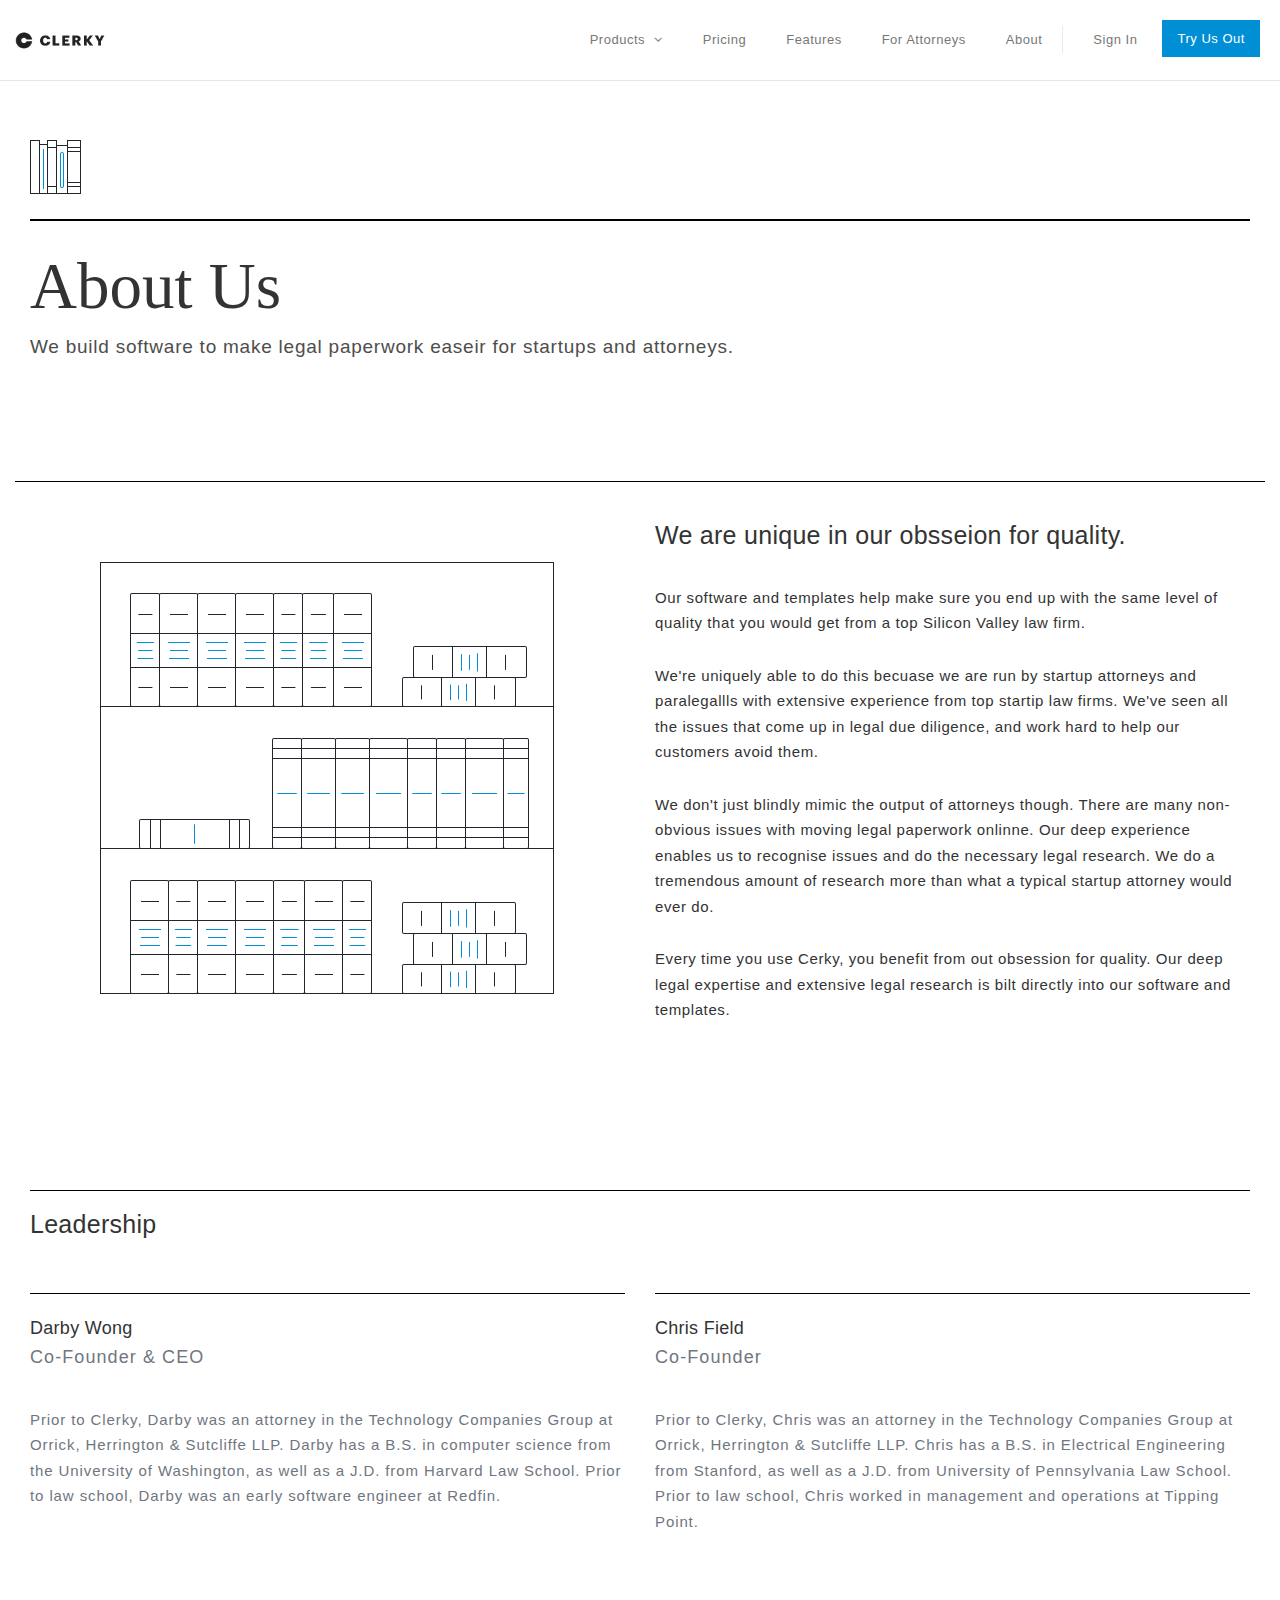
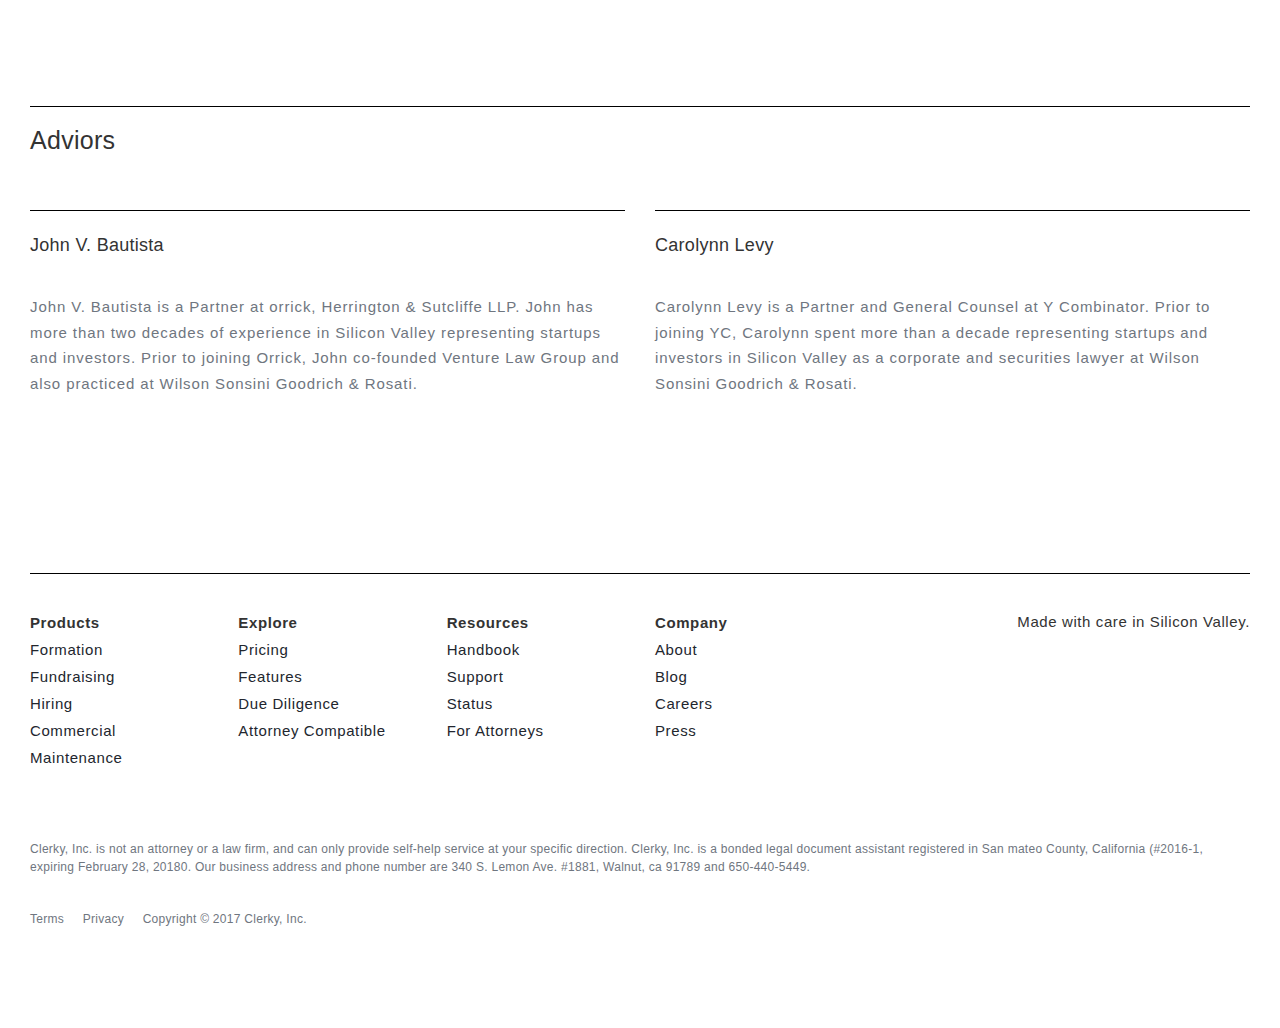
==== about.html @ f96ba187 "clerky" ====
<!DOCTYPE html>
<html lang="en">
<head>
    <meta charset="utf-8">
    <meta http-equiv="X-UA-Compatible" content="IE=edge">
    <meta name="viewport" content="width=device-width, initial-scale=1">
    <title>About Us | Clerky.com</title>

    <!-- Bootstrap -->
    <link href="css/bootstrap.min.css" rel="stylesheet">
    <link rel="stylesheet" type="text/css" href="css/font-awesome.min.css">
    <link href="https://www.fontify.me/wf/8dbfb7e6ed588aceeaa83a7a92d2fa5c" rel="stylesheet" type="text/css">
    <link rel="stylesheet" type="text/css" href="css/custom.css" >
</head>
<body>
    <header>
        <nav class="navbar navbar-default navbar-fixed-top">
            <div class="container-fluid navPadding">
                <!-- Brand and toggle get grouped for better mobile display -->
                <div class="navbar-header">
                    <button type="button" class="navbar-toggle collapsed" data-toggle="collapse" data-target="#bs-example-navbar-collapse-1" aria-expanded="false">
                        <span class="sr-only">Toggle navigation</span>
                        <span class="icon-bar"></span>
                        <span class="icon-bar"></span>
                        <span class="icon-bar"></span>
                    </button>
                    <a class="navbar-brand" href="index.html"><img src="images/brand.png"></a>
                </div>
                <div class="collapse navbar-collapse" id="bs-example-navbar-collapse-1">
                    <ul class="nav navbar-nav navbar-right noMargin">
                        <li class="dropdown dropdown-large">
                            <a href="#" class="dropdown-toggle" data-toggle="dropdown" role="button" aria-haspopup="true" aria-expanded="false">Products <span class="fa fa-angle-down dropSpan"></span></a>
                            <ul class="row dropdown-menu dropdown-menu-large">
                                <li class="col-md-2"><a href="formation.html"><img src="images/formation-drop.svg">
                                    <hr>Formation</a></li>
                                <li class="col-md-2"><a href="fundraising.html"><img src="images/fundraising-drop.svg">
                                    <hr>Fundraising</a></li>
                                <li class="col-md-2"><a href="hiring.html"><img src="images/hiring-drop.svg">
                                    <hr>Hiring</a></li>
                                <li class="col-md-2"><a href="commercial.html"><img src="images/commercial-drop.svg">
                                    <hr>Commercial</a></li>
                                <li class="col-md-2"><a href="maintenance.html"><img src="images/maintenance-drop.svg">
                                    <hr>Maintenance</a></li>
                            </ul>
                        </li>
                        <li><a href="pricing.html">Pricing</a></li>
                        <li><a href="features.html">Features</a></li>
                        <li><a href="attorney.html">For Attorneys</a></li>
                        <li><a href="about.html">About</a></li>
                        <li class="navDivider hidden-xs"></li>
                        <li><a href="signin.html">Sign In</a></li>
                        <li class="tryUs"><a href="tryusout.html">Try Us Out</a></li>
                    </ul>
                </div>
            </div>
        </nav>
    </header>
        <div class="content">
            <div class="container">
                <div class="aboutus">
                    <img src="images/about-books.svg">
                    <div class="homeHead about">
                        <h1>About Us</h1>
                        <h4>We build software to make legal paperwork easeir for startups and attorneys.</h4>
                    </div>
                    <div class="obsession">
                        <div class="row">
                            <hr class="line">
                            <div class="col-md-6 shelf">
                                <img src="images/bookshelf.svg">
                            </div>
                            <div class="col-md-6">
                                <h3 class="morebuttMargin">We are unique in our obsseion for quality.</h3>
                                <p class="homeParagraph"> Our software and templates help make sure you end up with the same level of quality that you would get from a top Silicon Valley law firm.</p>
                                <p class="homeParagraph">We're uniquely able to do this becuase we are run by startup attorneys and paralegallls with extensive experience from top startip law firms. We've seen all the issues that come up in legal due diligence, and work hard to help our customers avoid them.</p>
                                <p class="homeParagraph">We don't just blindly mimic the output of attorneys though. There are many non-obvious issues with moving legal paperwork onlinne. Our deep experience enables us to recognise issues and do the necessary legal research. We do a tremendous amount of research more than what a typical startup attorney would ever do.</p>
                                <p class="homeParagraph">Every time you use Cerky, you benefit from out obsession for quality. Our deep legal expertise and extensive legal research is bilt directly into our software and templates.</p>
                            </div>
                        </div>
                    </div>
                    <div class="leadership">
                        <hr class="line">
                        <h3 class="morebuttMargin">Leadership</h3>
                        <div class="row">
                            <div class="col-md-6">
                                <hr class="line">
                                <h4 class="morebuttMargin">Darby Wong <br><span class="mutedText">Co-Founder &amp; CEO </span></h4>
                                <p class="homeParagraph mutedText">Prior to Clerky, Darby was an attorney in the Technology Companies Group at Orrick, Herrington &amp; Sutcliffe LLP. Darby has a B.S. in computer science from the University of Washington, as well as a J.D. from Harvard Law School. Prior to law school, Darby was an early software engineer at Redfin.</p>
                            </div>
                            <div class="col-md-6">
                                <hr class="line">
                                <h4 class="morebuttMargin">Chris Field <br><span class="mutedText">Co-Founder </span></h4>
                                <p class="homeParagraph mutedText">Prior to Clerky, Chris was an attorney in the Technology Companies Group at Orrick, Herrington &amp; Sutcliffe LLP. Chris has a B.S. in Electrical Engineering from Stanford, as well as a J.D. from University of Pennsylvania Law School. Prior to law school, Chris worked in management and operations at Tipping Point.</p>
                            </div>
                        </div>
                    </div>
                    <div class="leadership">
                        <hr class="line">
                        <h3 class="morebuttMargin">Adviors</h3>
                        <div class="row">
                            <div class="col-md-6">
                                <hr class="line">
                                <h4 class="morebuttMargin">John V. Bautista</h4>
                                <p class="homeParagraph mutedText">John V. Bautista is a Partner at orrick, Herrington &amp; Sutcliffe LLP. John has more than two decades of experience in Silicon Valley representing startups and investors. Prior to joining Orrick, John co-founded Venture Law Group and also practiced at Wilson Sonsini Goodrich &amp; Rosati.</p>
                            </div>
                            <div class="col-md-6">
                                <hr class="line">
                                <h4 class="morebuttMargin">Carolynn Levy</h4>
                                <p class="homeParagraph mutedText">Carolynn Levy is a Partner and General Counsel at Y Combinator. Prior to joining YC, Carolynn spent more than a decade representing startups and investors in Silicon Valley as a corporate and securities lawyer at Wilson Sonsini Goodrich &amp; Rosati.</p>
                            </div>
                        </div>
                    </div>
                </div>
                <div class="homeApps">
                    <hr class="line morebuttMargin">
                    <div class="row">
                        <div class="col-md-2">
                            <ul>
                                <li><b>Products</b></li>
                                <li><a href="#"> Formation</a></li>
                                <li><a href="#"> Fundraising</a></li>
                                <li><a href="#"> Hiring</a></li>
                                <li><a href="#"> Commercial</a></li>
                                <li><a href="#"> Maintenance</a></li>
                            </ul>
                        </div>
                        <div class="col-md-2">
                            <ul>
                                <li><b>Explore</b></li>
                                <li><a href="#"> Pricing</a></li>
                                <li><a href="#"> Features</a></li>
                                <li><a href="#"> Due Diligence</a></li>
                                <li><a href="#"> Attorney Compatible</a></li>
                            </ul>
                        </div>
                        <div class="col-md-2">
                            <ul>
                                <li><b>Resources</b></li>
                                <li><a href="#"> Handbook</a></li>
                                <li><a href="#"> Support</a></li>
                                <li><a href="#"> Status</a></li>
                                <li><a href="#"> For Attorneys</a></li>
                            </ul>
                        </div>
                        <div class="col-md-2">
                            <ul>
                                <li><b>Company</b></li>
                                <li><a href="#"> About</a></li>
                                <li><a href="#"> Blog</a></li>
                                <li><a href="#"> Careers</a></li>
                                <li><a href="#"> Press</a></li>
                            </ul>
                        </div>
                        <div class="col-md-4 hidden-xs hidden-sm">
                            <p class="homeParagraph pull-right">Made with care in Silicon Valley.</p>
                        </div>
                    </div>
                </div>
                <div class="footer">
                    <p class="morebuttMargin">Clerky, Inc. is not an attorney or a law firm, and can only provide self-help service at your specific direction. Clerky, Inc. is a bonded legal document assistant registered in San mateo County, California (#2016-1, expiring February 28, 20180. Our business address and phone number are 340 S. Lemon Ave. #1881, Walnut, ca 91789 and 650-440-5449.</p>
                    <ul>
                        <li><a href="#">Terms</a></li>
                        <li><a href="#">Privacy</a></li>
                        <li>Copyright &copy; 2017 Clerky, Inc.</li>
                    </ul>
                </div>
            </div>
        </div>














    <script src="js/jquery.min.js"></script>
    <script src="js/jquery.easing.min.js"></script>
    <script src="js/bootstrap.min.js"></script>
    </div>
</body>
</html>
---- css/custom.css ----
body {
    font-family: Helvetica, Geneva, sans-serif;
    padding-top: 140px;
    letter-spacing: 0.02em;
}
.navbar-default {
    background-color: #fff;
}
.navbar-brand {
    width: 120px;
    padding: 31px 15px;
}
.navbar-brand img {
    width: 100%;
}
.navPadding .dropdown:hover .dropdown-menu {
  display: block !important;
}
.navPadding .dropdown-menu:hover{
  display: block;
}
.nav>li {
    padding: 0px 5px;
}
.navPadding li>a {
    color: #6f7680;
    font-size: 13px;
    letter-spacing: 0.04em;
    padding-top: 30px;
    padding-bottom: 30px;
}
.productnav:hover {
    color: #008fd5 !important;
}
.navDivider {
    border-left: 1px solid #e9eaeb;
    height: 27px;
    margin: 26px 0px;
}
.dropSpan {
    margin-left: 5px;
}
.dropdown-large {
    position: static !important;
}
.dropdown-menu-large {
    width: 100%;
}
.dropdown-menu >li>a {
    padding: 40px 15px;
    padding-left: 40px;
    margin-bottom: 10px;
}
.dropdown-menu >li>a:hover {
    background-color: transparent;
    color: #008fd5;
    text-decoration: none;
}
.tryUs {
    margin-top: 20px;
    margin-bottom: 20px;
}
.tryUs a {
    padding: 6.75px 15px !important;
    font-size: 13px;
    line-height: 1.8 !important;
    border-radius: 0;
    background-color: #008fd5;
    color: #fff !important;
}
.tryUs a:hover {
    background-color: #006da2 !important;
    color: #fff;
}
.noMargin {
    margin: 0px;
}
@media (min-width: 1200px){
    .container {
        width: 1250px;
    }
}
.newDelaware .badge {
    color: #008fd5;
    border: 1px solid #008fd5;
    background-color: transparent;
    border-radius: 0;
    padding: 4px 9px;
    font-weight: 500;
}
.newDelaware {
    font-size: 13px;
    letter-spacing: 0.08em;
}
.newDelaware a {
    color: #6f7680;
}
.newDelaware a:hover {
    color: #008fd5;
    text-decoration: none;
}
.homeBanner {
    background-image: url(../images/home-banner.png);
    background-repeat: no-repeat;
    background-position: center;
    min-height: 215px;
    margin-top: 70px;
    border-bottom: 2px solid #000;
}
.imageLink {
    min-height: 215px;
}
.homeHead h1 {
    font-family: font57892, Georgia, Times, serif;
    font-size: 65px;
    letter-spacing: 0;
}
.homeHead h4 {
    letter-spacing: 0.04em;
    line-height: 1.5;
    color: #4e4d4d;
    font-size: 19px;
}
.tryusButton {
    padding: 14px 35px;
    border-radius: 0px;
    background-color: #008fd5;
    border: none;
    letter-spacing: 0.05em;
    margin: 15px 0;
}
.startUp {
    padding-top: 165px;
    margin-bottom: 20px;
}
.line-hr {
    border-color: #000;
    margin-left: 16px;
    margin-right: 16px;
}
@media (min-width: 992px) { 
    .startUp img {
        margin-top: -130px;
    }
}
.startUp img {
    
    box-shadow: 0 5px 10px #c6c9cc
}
.homeH2 {
    letter-spacing: 0.04em;
    margin-top: 10px;
    margin-bottom: 27px;
    line-height: 1.5;  
}
.startupSteps {
    margin-top: 60px;
    margin-bottom: 100px;
}
.startupSteps h3 {
    font-size: 25px;
    margin-top: 27px;
    margin-bottom: 20px;
    line-height: 1.5;
    letter-spacing: 0.04em;
}
.homeParagraph {
    margin-bottom: 27px;
    font-size: 15px;
    letter-spacing: 0.04em;
    line-height: 1.7;
}
.homeParagraph > a {
    color: inherit;
    text-decoration: underline;
}
.homeParagraph > a:hover {
    color: #006ea3;
}
.learnMore {
    color: #008fd5;
    font-size: 15px;
    letter-spacing: 0.04em;
}
.quote {
    border: 1px solid transparent;
    box-shadow: -1px 2px 10px #c6c9cc;
    margin-bottom: 27px;
    padding: 40px 73px;
}
.testimony {
    margin-bottom: 85px;
}
.testimony h1 {
    font-size: 30px;
    font-family: font57892, Georgia, Times, serif;
    letter-spacing: 0;
    line-height: 1.3;
    margin-bottom: 27px;
    color: #22262e;
}
.quote img {
    height: 54px;
    margin-right: 15px;
}
.quote p {
    color: #6f7680;
    margin-bottom: 20px;
    letter-spacing: 0.04em;
    font-size: 15px;
}
.due_dilligenceMargin {
    margin-left: 15px;
}
.notopMargin {
    margin-top: 0px !important;
}
.notopPadding {
    padding-top: 0px !important;
}
.morebuttMargin {
    margin-bottom: 35px;
}
.homeEfficiency {
    margin-bottom: 85px;
    margin-top: 120px;
}
.efficiency img {
    height: 54px;
}
.line {
    border-color: #000;
}
.gift {
    border: 1px solid #000;
    padding: 54px 60px;
    margin-top: 160px;
    margin-bottom: 180px;
}
.gift ul {
    list-style: none;
    padding-left: 1px;
    margin-top: -27px;
    font-size: 12px;
    color: #6f7680;
    letter-spacing: 0.04em;
}
.customer img {
    height: 40.5px;
}
.customer {
    margin-top: 70px
}
.showLarge {
    margin-bottom: 180px;
}
.showSmall {
    margin-bottom: 180px;
}
.contactForm {
    margin: 15px 0;
    height: 50px;
    border-radius: 0;
}
.contactUs .checkbox {
    letter-spacing: 0.06em;
    font-size: 15px;
}
.homeApps {
    margin-top: 150px;
}
.homeApps ul {
    list-style: none;
    line-height: 1.8;
    letter-spacing: 0.04em;
    font-size: 15px;
    padding: 0;
    margin-bottom: 20px;
}
.homeApps ul>li>a {
    color: #22262e;
    text-decoration: none;
}
.homeApps ul>li>a:hover {
    color: #008fd5;
    text-decoration: none;
}
.footer {
    font-size: 12px;
    color: #6f7680;
    margin-top: 50px;
    margin-bottom: 100px;
}
.footer ul {
    padding: 0px;
}
.footer ul>li {
    display: inline-block;
    padding-right: 15px;
}
.footer ul>li>a {
    color: #6f7680;
    text-decoration: none;
}
.footer ul>li>a:hover {
    color: #008fd5;
    text-decoration: none;
}
/*due diligence*/
.centerimagePadding {
    padding-left: 80px;
}
.attorneytopPadding {
    padding-top: 60px;
}
.blablogo {
    height: 54px;
    margin-right: 15px;
}
.pbcHeader {
    border-top: 2px solid #000;
    padding-top: 10px;
    padding-bottom: 90px;
}
.pbcSlide img {
    width: 100%;
    margin-top: 25px;
}
.quotefont {
    font-size: 30px !important;
}
.public_benefit .carousel-control.left {
    background-image: none;
}
.public_benefit .carousel-control.right {
    background-image: none;
}
.leftControl {
    font-size: 40px;
    color: #000;
    position: absolute;
    right: 200px;
    top: 365px;
}
.rightControl {
    font-size: 40px;
    color: #000;
    position: absolute;
    left: 200px;
    top: 365px;
}
/*features*/
.featureSection img {
    outline: #e9eaeb solid 1px;
    width: 100%;
}
.featureSection {
    padding-top: 30px;
    padding-bottom: 50px;
}
.lessbuttMargin {
    margin-bottom: 27px;
}
/*pricing*/
.intune {
    color: #008fd5 !important;
}
.price {
    border-top: 2px solid #000;
    margin-top: 90px;
    padding-top: 10px;
    padding-bottom: 90px;
}
.priceDiv .headerH2 {
    letter-spacing: 0.04em;
    margin-top: 10px;
    margin-bottom: 27px;
    line-height: 1.5;
    font-size: 30px;
}
.pricedivMargin {
    margin-bottom: 20px;
}
.moretopMargin {
    margin-top: 20px;
}
.unstyledList li {
    margin-bottom: 13px;
    font-size: 15px;
    letter-spacing: 0.05em;
    line-height: 1.7;
}
.unstyledList li> a {
    color: #6f7680;
    text-decoration: none;
}
.unstyledList li> a:hover {
    color: #000;
    text-decoration: none;
}

.affix-top {
  position: relative;
}

.affix {
  top: 81px;
}

.affix, 
.affix-bottom {
    width: 213px;
}

.affix-bottom {
  position: absolute;
}
/*about*/
.about {
    border-top: 2px solid #000;
    padding-top: 10px;
    padding-bottom: 90px;
    margin-top: 25px;
}
.aboutus h3 {
    font-size: 25px;
}
.obsession {
padding-bottom: 120px;
}
.shelf {
    padding-top: 60px;
    text-align: center;
}
.mutedText {
    color: #6f7680 !important;
    letter-spacing: 0.06em !important;
}
.leadership h4 {
    line-height: 1.6;
}
.leadership {
    margin-bottom: 145px;
}
/*tryusout*/
.tryusout {

}
.tryusout h3 {
    font-size: 25px;
}
.signup-logo {
    width: 115px;
    margin-bottom: 50px;
}
.signup {
    padding-bottom: 150px;
    border-bottom: 1px solid #ccc;
}
.tryusout .checkbox {
    letter-spacing: 0.06em;
    font-size: 13px;
}
.signupButton {
    padding: 16px 35px;
    border-radius: 0px;
    background-color: #008fd5;
    border: none;
    letter-spacing: 0.05em;
    margin: 15px 0;
    width: 100%;
}
.signupFooter {
    font-size: 13px;
    letter-spacing: 0.06em;
    line-height: 1.6;
}
.signinText a {
    color: #6f7680;
    letter-spacing: 0.06em;
    font-size: 13px;
    text-decoration: underline;
    text-decoration-color: rgba(111, 118, 128, 0.29);
}
.signinText a:hover {
    text-decoration: underline;
    text-decoration-color: #000;
}
/*attorney*/
.forAttorney {
    border-top: 2px solid #000;
}
.attorney {
    padding-bottom: 150px;
}
.homeH3 {
    font-size: 25px;
    margin-bottom: 20px;
    line-height: 1.5;
    letter-spacing: 0.04em;
}
/*formation*/
.formation {
    margin-top: 50px;
}
.formationHome {
    border-top: 2px solid #000;
    margin-top: 20px;
    padding-top: 10px;
    padding-bottom: 90px;
}
.complete {
    padding-top: 30px;
    padding-bottom: 100px;
}
.completeContainer {
    border: 1px solid #e9eaeb;
    padding: 50px;
    margin-top: 25px;
    margin-bottom: 25px;
}
.completeContainer h4 {
    font-size: 19px;
    line-height: 1.7;
}
.costPrice {
    color: #008fd5;
}
.costPriceText {
    font-size: 11px;
    color: #6f7680;
    letter-spacing: 0.04em;
}
.dottedUnder {
    border-bottom: 1px dotted #6f7680;
}
.unstyledList {
    padding-left: 0px;
    list-style: none;
}
ul.listed li {
    margin-left: 25px;
    margin-bottom: 13px;
    font-size: 15px;
    letter-spacing: 0.05em;
    line-height: 1.7;
}
ul.listed li:before {
    content: url(../images/page-formation.svg);
    display: inline-block;
    height: 19px;
    margin-left: -27px;
    margin-right: 16px;
    position: relative;
    top: 3px;
}
.quoteFormation {
    padding-bottom: 100px;
}
.quoteFormation h1 {
    font-size: 36px;
    font-family: font57892, Georgia, Times, serif;
    letter-spacing: 0;
    line-height: 1.3;
    margin-bottom: 27px;
    color: #22262e;
}
.quoteFormation img {
    height: 54px;
    margin-right: 15px;
}
.quoteFormation p {
    color: #6f7680;
    margin-bottom: 20px;
    letter-spacing: 0.04em;
    font-size: 15px;
}
.safe {
    padding-bottom: 160px;
}
.safe h4 {
    font-size: 19px;
    margin-top: 30px;
    margin-bottom: 30px;
}
.largeTopMargin {
    margin-top: 80px;
}
.largebuttMargin {
    margin-bottom: 100px;
}
.formationCustomer {
    padding-bottom: 30px;
    padding-top: 30px;
}
.imageSize img {
    height: 54px;
}
/*commercial*/
.commercial {
    margin-top: 50px;
}
.nobuttPadding {
    padding-bottom: 0px !important;
}
.center {
    text-align: center !important;
}
.nobuttMargin {
    margin-bottom: 0px !important;
}
/*funndraising*/
.subscriptionContainer {
    border-right: 1px solid #e9eaeb;
    border-left: 1px solid #e9eaeb;
    border-bottom: 1px solid #e9eaeb;
    padding: 50px;
    margin-bottom: 30px; 
}
.subscriptionPadding {
    padding: 27px !important;
}
.lessSubscriptionPadding {
    padding: 13px 27px !important;
}
.fundraising .subscriptionContainer h4:before {
    content: url(../images/page-formation.svg);
    display: inline-block;
    height: 19px;
    margin-right: 16px;
    position: relative;
    top: 3px;
}
/*hiring*/
.subscriptionHeader {
    border: 1px solid #e9eaeb;
    padding: 13px 60px;
}
.subscriptionPricing {
    border-right: 1px solid #e9eaeb;
    padding-bottom: 27px;
    padding-top: 27px;
}
.noBorder {
    border: 0 !important;
}
.nobuttBorder {
    border-bottom: 0 !important;
}
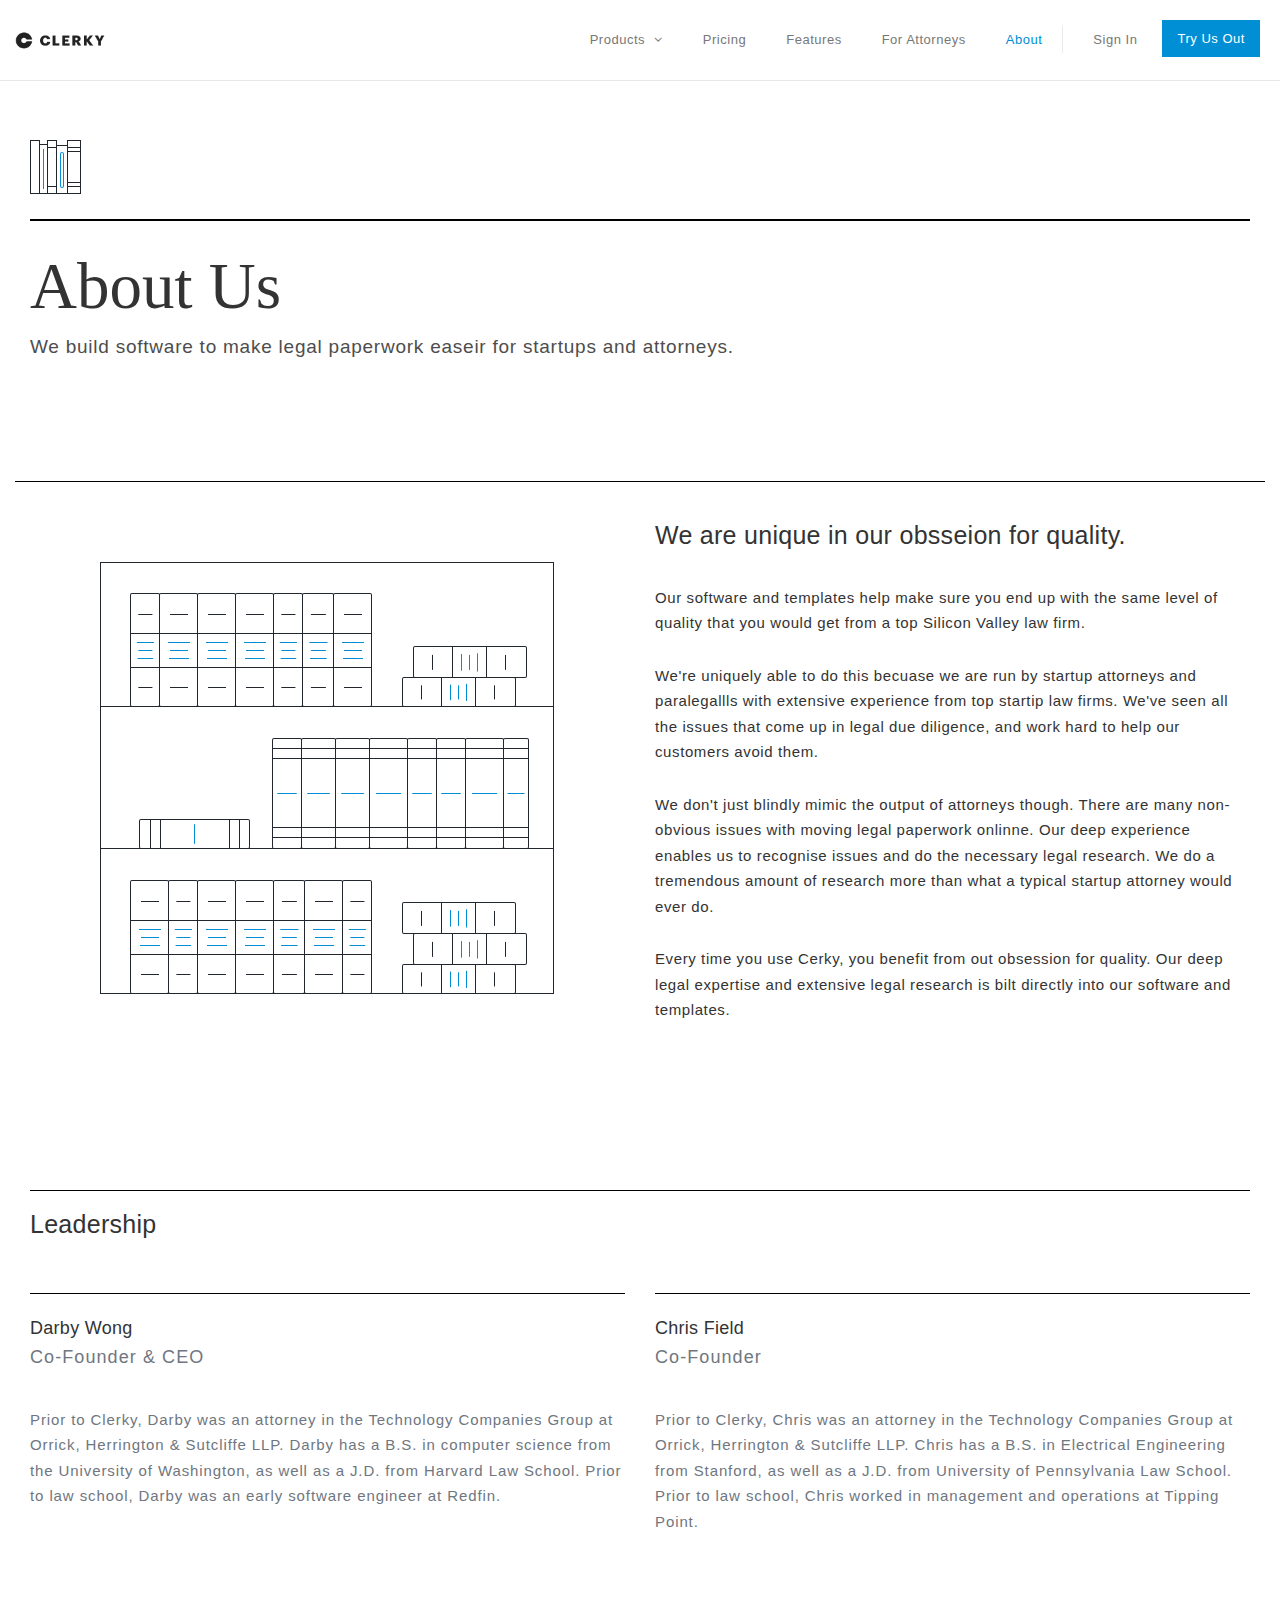
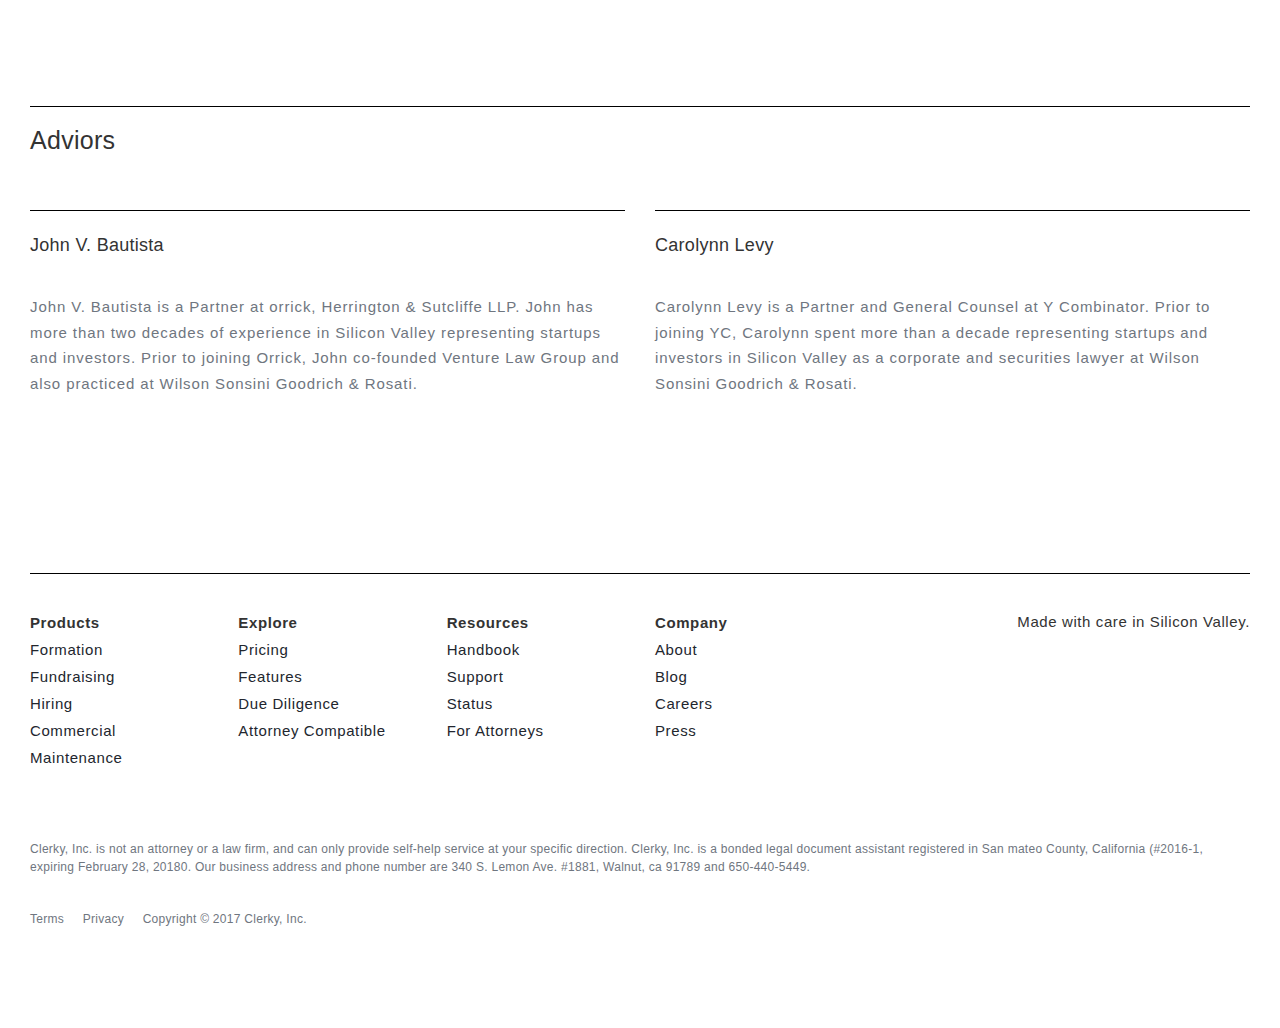
==== commit 6fed65ce: "fix clerky" ====
--- a/about.html
+++ b/about.html
@@ -29,7 +29,7 @@
                 <div class="collapse navbar-collapse" id="bs-example-navbar-collapse-1">
                     <ul class="nav navbar-nav navbar-right noMargin">
                         <li class="dropdown dropdown-large">
-                            <a href="#" class="dropdown-toggle" data-toggle="dropdown" role="button" aria-haspopup="true" aria-expanded="false">Products <span class="fa fa-angle-down dropSpan"></span></a>
+                            <a href="#" class="dropdown-toggle productnav" data-toggle="dropdown" role="button" aria-haspopup="true" aria-expanded="false">Products <span class="fa fa-angle-down dropSpan"></span></a>
                             <ul class="row dropdown-menu dropdown-menu-large">
                                 <li class="col-md-2"><a href="formation.html"><img src="images/formation-drop.svg">
                                     <hr>Formation</a></li>
@@ -46,7 +46,7 @@
                         <li><a href="pricing.html">Pricing</a></li>
                         <li><a href="features.html">Features</a></li>
                         <li><a href="attorney.html">For Attorneys</a></li>
-                        <li><a href="about.html">About</a></li>
+                        <li><a href="about.html" class="intune">About</a></li>
                         <li class="navDivider hidden-xs"></li>
                         <li><a href="signin.html">Sign In</a></li>
                         <li class="tryUs"><a href="tryusout.html">Try Us Out</a></li>
